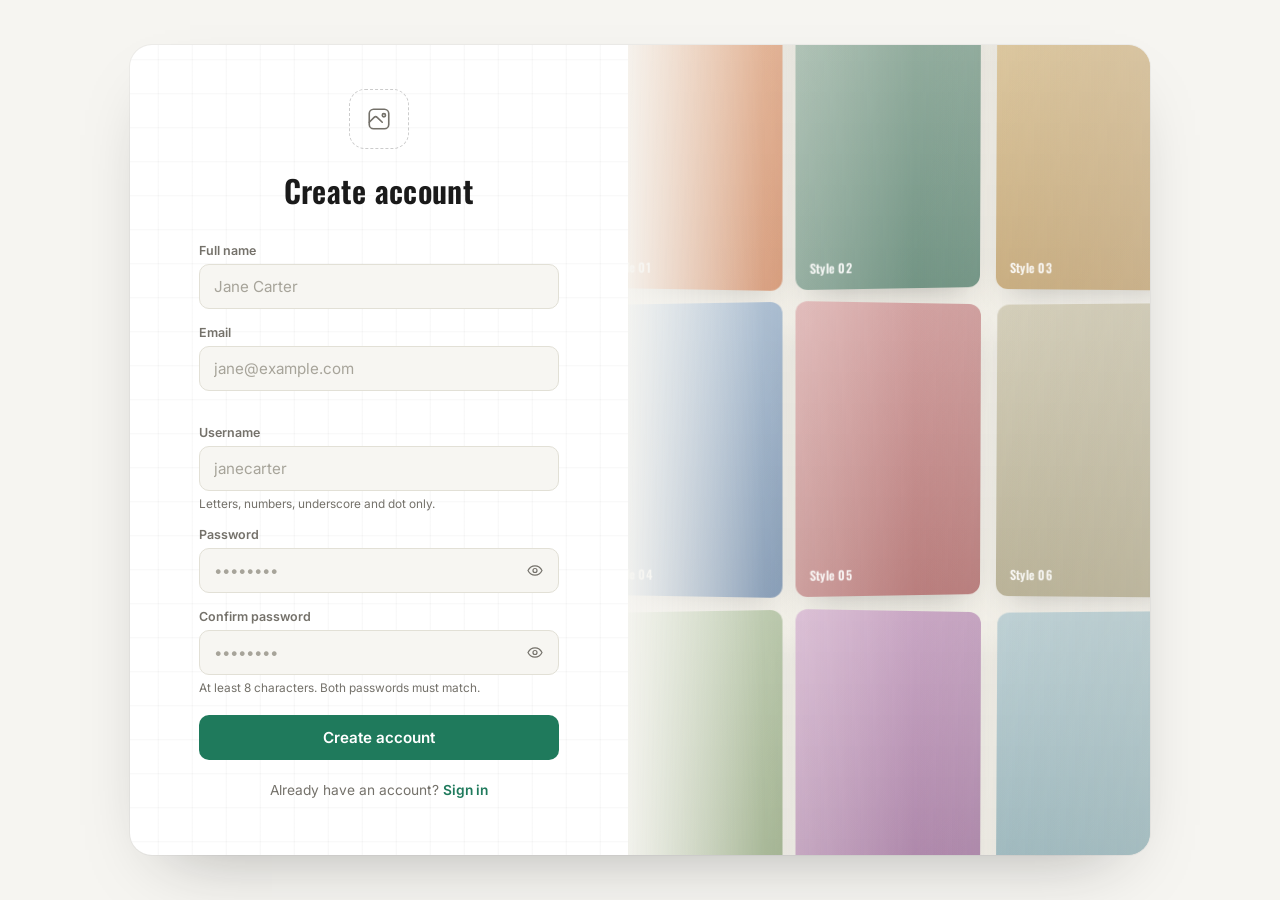
==== register.html @ 995468ad "login and register from with dark and light theme" ====
<!DOCTYPE html>
<html lang="en">
<head>
<meta charset="UTF-8">
<meta name="viewport" content="width=device-width, initial-scale=1.0">
<title>Create account</title>
<link rel="preconnect" href="https://fonts.googleapis.com">
<link rel="preconnect" href="https://fonts.gstatic.com" crossorigin>
<link href="https://fonts.googleapis.com/css2?family=Oswald:wght@500;600&family=Inter:wght@400;500;600&display=swap" rel="stylesheet">
<link rel="stylesheet" href="styles-light.css">
<!-- Swap to styles-dark.css for the dark theme -->
</head>
<body>

<div class="stage">

  <div class="form-side">
    <div class="form-inner">

      <!-- LOGO: replace this placeholder with your own mark, e.g.
           <img src="logo.svg" alt="Your company" width="60" height="60"> -->
      <div class="logo-slot" aria-hidden="true">
        <svg viewBox="0 0 24 24" fill="none" stroke="currentColor" stroke-width="1.5" stroke-linecap="round" stroke-linejoin="round">
          <rect x="3" y="3" width="18" height="18" rx="4"/>
          <path d="M3 15l4.5-4.5a2 2 0 0 1 2.8 0L15 15"/>
          <circle cx="16.5" cy="8.5" r="1.5"/>
        </svg>
      </div>

      <h1 class="heading">Create account</h1>

      <form id="register-form" novalidate>
        <div class="field">
          <label for="reg-fullname">Full name</label>
          <div class="field-input">
            <input id="reg-fullname" name="fullname" type="text" placeholder="Jane Carter" autocomplete="name" required minlength="2">
          </div>
        </div>

        <div class="field">
          <label for="reg-email">Email</label>
          <div class="field-input">
            <input id="reg-email" name="email" type="email" placeholder="jane@example.com" autocomplete="email" required>
          </div>
          <div class="hint" data-hint-for="reg-email"></div>
        </div>

        <div class="field">
          <label for="reg-username">Username</label>
          <div class="field-input">
            <input id="reg-username" name="username" type="text" placeholder="janecarter" autocomplete="username" required minlength="3" pattern="[A-Za-z0-9_\.]+">
          </div>
          <div class="hint" data-hint-for="reg-username">Letters, numbers, underscore and dot only.</div>
        </div>

        <div class="field">
          <label for="reg-password">Password</label>
          <div class="field-input">
            <input id="reg-password" name="password" type="password" class="has-toggle" placeholder="••••••••" autocomplete="new-password" required minlength="8">
            <button type="button" class="toggle-visibility" data-target="reg-password" data-visible="false" aria-label="Show password">
              <svg class="icon-on" viewBox="0 0 24 24" fill="none" stroke="currentColor" stroke-width="1.8" stroke-linecap="round" stroke-linejoin="round"><path d="M1.5 12S5 5 12 5s10.5 7 10.5 7-3.5 7-10.5 7S1.5 12 1.5 12Z"/><circle cx="12" cy="12" r="3"/></svg>
              <svg class="icon-off" viewBox="0 0 24 24" fill="none" stroke="currentColor" stroke-width="1.8" stroke-linecap="round" stroke-linejoin="round"><path d="M3 3l18 18"/><path d="M10.6 5.1A10.9 10.9 0 0 1 12 5c7 0 10.5 7 10.5 7a13.6 13.6 0 0 1-3.1 3.9M6.4 6.4C3.5 8.2 1.5 12 1.5 12s3.5 7 10.5 7a10.9 10.9 0 0 0 4.6-1"/><path d="M9.9 9.9a3 3 0 0 0 4.2 4.2"/></svg>
            </button>
          </div>
        </div>

        <div class="field">
          <label for="reg-confirm">Confirm password</label>
          <div class="field-input">
            <input id="reg-confirm" name="confirm" type="password" class="has-toggle" placeholder="••••••••" autocomplete="new-password" required minlength="8">
            <button type="button" class="toggle-visibility" data-target="reg-confirm" data-visible="false" aria-label="Show password">
              <svg class="icon-on" viewBox="0 0 24 24" fill="none" stroke="currentColor" stroke-width="1.8" stroke-linecap="round" stroke-linejoin="round"><path d="M1.5 12S5 5 12 5s10.5 7 10.5 7-3.5 7-10.5 7S1.5 12 1.5 12Z"/><circle cx="12" cy="12" r="3"/></svg>
              <svg class="icon-off" viewBox="0 0 24 24" fill="none" stroke="currentColor" stroke-width="1.8" stroke-linecap="round" stroke-linejoin="round"><path d="M3 3l18 18"/><path d="M10.6 5.1A10.9 10.9 0 0 1 12 5c7 0 10.5 7 10.5 7a13.6 13.6 0 0 1-3.1 3.9M6.4 6.4C3.5 8.2 1.5 12 1.5 12s3.5 7 10.5 7a10.9 10.9 0 0 0 4.6-1"/><path d="M9.9 9.9a3 3 0 0 0 4.2 4.2"/></svg>
            </button>
          </div>
          <div class="hint" data-hint-for="reg-confirm">At least 8 characters. Both passwords must match.</div>
        </div>

        <button class="submit" type="submit">Create account</button>
        <div class="status" id="register-status"></div>
      </form>

      <p class="switch-line">Already have an account? <a href="login.html">Sign in</a></p>

    </div>
  </div>

  <div class="image-side" aria-hidden="true">
    <div class="collage-track">
      <div class="cover cover-1"><span>Style 01</span></div>
      <div class="cover cover-2"><span>Style 02</span></div>
      <div class="cover cover-3"><span>Style 03</span></div>
      <div class="cover cover-4"><span>Style 04</span></div>
      <div class="cover cover-5"><span>Style 05</span></div>
      <div class="cover cover-6"><span>Style 06</span></div>
      <div class="cover cover-7"><span>Style 07</span></div>
      <div class="cover cover-8"><span>Style 08</span></div>
      <div class="cover cover-9"><span>Style 09</span></div>
    </div>
    <div class="fog-overlay"></div>
  </div>

</div>

<script src="script.js"></script>
</body>
</html>
---- styles-light.css ----
/* =========================================================
   LIGHT THEME — for login.html / register.html
   e-commerce styling, images in a 3x3 grid, gently bent,
   drifting on a top-right ⇄ top-left diagonal.
   ========================================================= */

:root{
  --bg-page: #f6f5f1;
  --panel-bg: #ffffff;
  --panel-grid-line: rgba(26,26,26,0.035);
  --ink: #1a1a1a;
  --ink-soft: #74716a;
  --accent: #1f7a5c;
  --accent-strong: #145940;
  --accent-glow: rgba(31,122,92,0.16);
  --input-bg: #f7f6f2;
  --input-border: #e2e0d6;
  --error: #c0392b;
  --ok: #1f7a5c;
  --radius: 22px;
}

*{ box-sizing: border-box; }
html, body{ margin:0; padding:0; min-height:100vh; }

body{
  font-family: 'Inter', system-ui, sans-serif;
  color: var(--ink);
  background: var(--bg-page);
  min-height: 100vh;
  display:flex;
  align-items:center;
  justify-content:center;
  padding: 32px 20px;
}

.stage{
  width:100%;
  max-width: 1020px;
  display:grid;
  grid-template-columns: 1fr 1.05fr;
  background: var(--panel-bg);
  border-radius: var(--radius);
  overflow:hidden;
  box-shadow: 0 30px 70px -35px rgba(26,26,26,0.35), 0 0 0 1px rgba(26,26,26,0.04);
  min-height: 620px;
}

/* ---------------- form side ---------------- */

.form-side{
  position:relative;
  padding: 44px 40px;
  display:flex;
  align-items:center;
  justify-content:center;
  background-image:
    linear-gradient(var(--panel-grid-line) 1px, transparent 1px),
    linear-gradient(90deg, var(--panel-grid-line) 1px, transparent 1px);
  background-size: 34px 34px;
  background-position: center;
}

.form-inner{
  width:100%;
  max-width: 360px;
  display:flex;
  flex-direction:column;
  align-items:center;
  text-align:center;
}

.logo-slot{
  width: 60px;
  height: 60px;
  border-radius: 16px;
  border: 1.5px dashed rgba(26,26,26,0.22);
  display:flex;
  align-items:center;
  justify-content:center;
  color: var(--ink-soft);
  margin-bottom: 18px;
}
.logo-slot svg{ width:26px; height:26px; }

.heading{
  font-family: 'Oswald', 'Inter', sans-serif;
  font-weight: 600;
  letter-spacing: 0.01em;
  font-size: clamp(1.7rem, 2.4vw, 2.1rem);
  margin: 0 0 30px;
  color: var(--ink);
}

form{
  width:100%;
  display:flex;
  flex-direction:column;
  gap: 16px;
  text-align:left;
}

.field{ display:flex; flex-direction:column; gap:6px; }
.field label{ font-size: 0.78rem; font-weight: 600; color: var(--ink-soft); }
.field-input{ position:relative; display:flex; align-items:center; }

.field input{
  width:100%;
  font-family:'Inter', sans-serif;
  font-size: 0.95rem;
  color: var(--ink);
  background: var(--input-bg);
  border: 1px solid var(--input-border);
  border-radius: 10px;
  padding: 12px 14px;
  outline:none;
  transition: border-color .15s ease, box-shadow .15s ease, background .15s ease;
}
.field input.has-toggle{ padding-right: 44px; }
.field input::placeholder{ color: #a7a49a; }
.field input:focus{
  border-color: var(--accent);
  background: #ffffff;
  box-shadow: 0 0 0 4px var(--accent-glow);
}
.field input.touched:invalid{ border-color: var(--error); }

.toggle-visibility{
  position:absolute;
  right:10px;
  display:flex;
  align-items:center;
  justify-content:center;
  width:28px; height:28px;
  background:none; border:none;
  cursor:pointer;
  color: var(--ink-soft);
  border-radius: 6px;
}
.toggle-visibility:hover{ color: var(--ink); background: rgba(26,26,26,0.06); }
.toggle-visibility svg{ width:19px; height:19px; }
.toggle-visibility .icon-off{ display:none; }
.toggle-visibility[data-visible="true"] .icon-on{ display:none; }
.toggle-visibility[data-visible="true"] .icon-off{ display:block; }

.hint{ font-size: 0.74rem; color: var(--ink-soft); min-height: 1em; }
.hint.error{ color: var(--error); }

.aux-row{
  display:flex;
  justify-content:space-between;
  align-items:center;
  font-size: 0.8rem;
  color: var(--ink-soft);
}
.aux-row a{ color: var(--accent); text-decoration:none; font-weight:600; }
.aux-row a:hover{ text-decoration: underline; }

.submit{
  margin-top: 4px;
  background: var(--accent);
  color: #fff;
  border:none;
  border-radius: 10px;
  padding: 13px 18px;
  font-family:'Inter', sans-serif;
  font-size: 0.95rem;
  font-weight: 600;
  cursor:pointer;
  transition: background .15s ease, transform .1s ease;
}
.submit:hover{ background: var(--accent-strong); }
.submit:active{ transform: translateY(1px); }

.switch-line{
  margin-top: 22px;
  font-size: 0.86rem;
  color: var(--ink-soft);
  text-align:center;
}
.switch-line a{ color: var(--accent); text-decoration:none; font-weight:600; }
.switch-line a:hover{ text-decoration: underline; }

.status{
  margin-top: 14px;
  font-size: 0.84rem;
  padding: 10px 12px;
  border-radius: 8px;
  display:none;
  width:100%;
  text-align:left;
}
.status.show{ display:block; }
.status.ok{ background: rgba(31,122,92,0.1); color: var(--ok); }
.status.bad{ background: rgba(192,57,43,0.1); color: var(--error); }

/* ---------------- image side (desktop only) — 3 x 3 grid ---------------- */

.image-side{
  position:relative;
  overflow:hidden;
  background: #efece3;
}

.collage-track{
  position:absolute;
  inset: -6%;
  display:grid;
  grid-template-columns: repeat(3, 1fr);
  grid-template-rows: repeat(3, 1fr);
  gap: 14px;
  animation: driftDiagonal 9s ease-in-out infinite;
}

/* each tile is a landscape image, gently bent in 3D */
.cover{
  border-radius: 12px;
  display:flex;
  align-items:flex-end;
  padding: 12px 14px;
  font-family: 'Oswald', sans-serif;
  font-weight: 600;
  font-size: 0.78rem;
  letter-spacing: 0.02em;
  color: rgba(255,255,255,0.92);
  box-shadow: 0 16px 30px -16px rgba(26,26,26,0.35);
  transform: perspective(900px) rotateY(-6deg) rotateX(1deg);
  transform-style: preserve-3d;
}
.cover:nth-child(3n+2){
  transform: perspective(900px) rotateY(6deg) rotateX(-1deg);
}
.cover:nth-child(3n){
  transform: perspective(900px) rotateY(-3deg) rotateX(2deg);
}

.cover-1{ background: linear-gradient(135deg, #e8b48f, #c9764a); }
.cover-2{ background: linear-gradient(135deg, #9fb7a8, #4f7a67); }
.cover-3{ background: linear-gradient(135deg, #d9c08f, #a67c3d); }
.cover-4{ background: linear-gradient(135deg, #a9c1d9, #4f7098); }
.cover-5{ background: linear-gradient(135deg, #d9a6a6, #a35656); }
.cover-6{ background: linear-gradient(135deg, #c9c2a8, #8a7f56); }
.cover-7{ background: linear-gradient(135deg, #b7c9a8, #6f8a56); }
.cover-8{ background: linear-gradient(135deg, #cfa8c9, #8a5688); }
.cover-9{ background: linear-gradient(135deg, #a8c2c9, #4f7f8a); }

.fog-overlay{
  position:absolute;
  inset:0;
  background:
    linear-gradient(90deg, rgba(246,245,241,0.95) 0%, rgba(246,245,241,0.25) 26%, rgba(246,245,241,0.06) 55%, rgba(246,245,241,0.35) 100%),
    linear-gradient(rgba(246,245,241,0.08), rgba(246,245,241,0.18));
}

@keyframes driftDiagonal{
  0%   { transform: translate(4%, -10px); }
  50%  { transform: translate(-4%, 10px); }
  100% { transform: translate(4%, -10px); }
}

@media (prefers-reduced-motion: reduce){
  .collage-track{ animation: none; }
}

/* ---------------- responsive ---------------- */

@media (max-width: 860px){
  .stage{
    grid-template-columns: 1fr;
    max-width: 460px;
    min-height: unset;
  }
  .image-side{ display:none; }
  .form-side{ padding: 36px 30px; }
}

@media (max-width: 420px){
  body{ padding: 18px 12px; }
  .form-side{ padding: 28px 20px; }
}
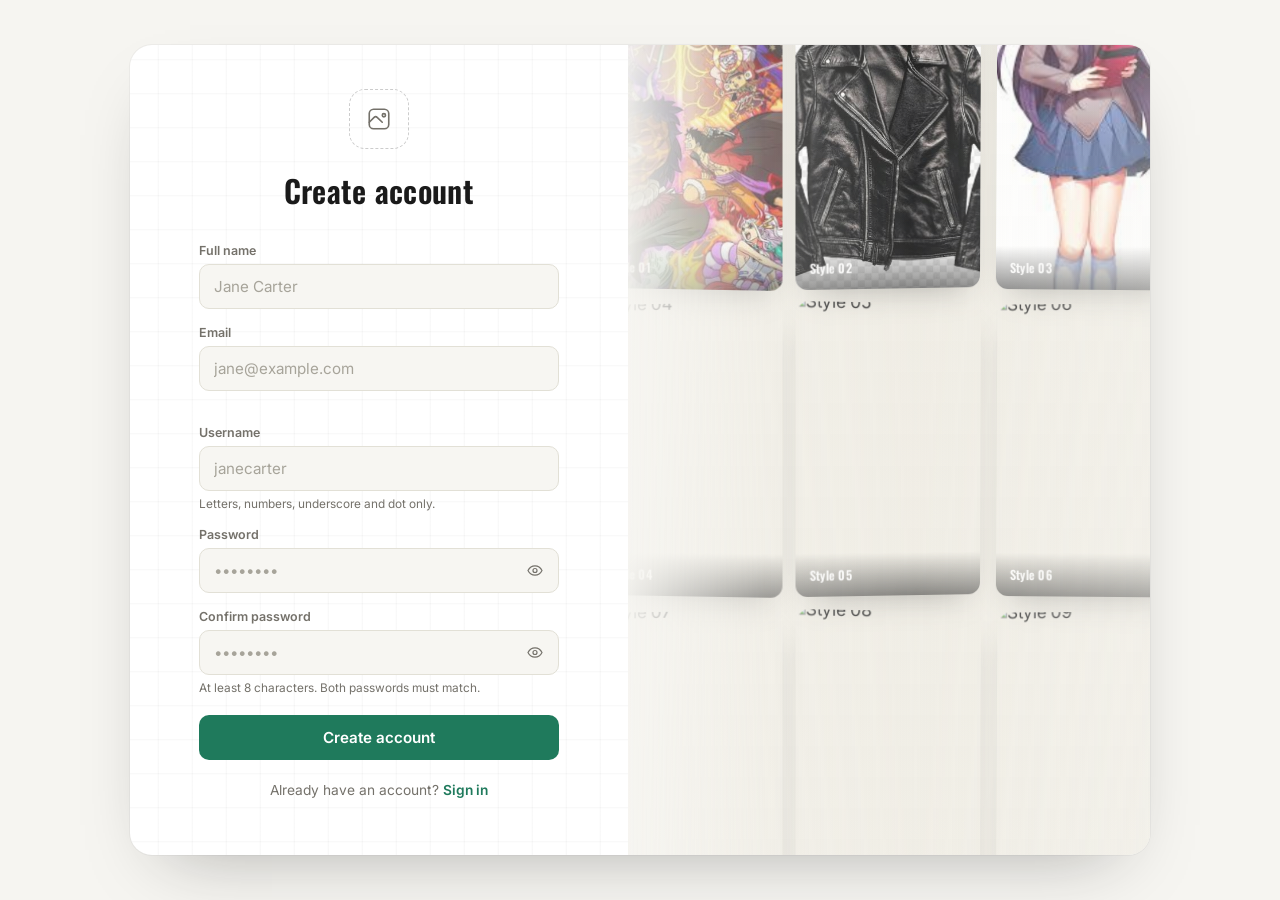
==== commit 354fef3d: "added the image instead of gradient" ====
--- a/register.html
+++ b/register.html
@@ -87,15 +87,15 @@
 
   <div class="image-side" aria-hidden="true">
     <div class="collage-track">
-      <div class="cover cover-1"><span>Style 01</span></div>
-      <div class="cover cover-2"><span>Style 02</span></div>
-      <div class="cover cover-3"><span>Style 03</span></div>
-      <div class="cover cover-4"><span>Style 04</span></div>
-      <div class="cover cover-5"><span>Style 05</span></div>
-      <div class="cover cover-6"><span>Style 06</span></div>
-      <div class="cover cover-7"><span>Style 07</span></div>
-      <div class="cover cover-8"><span>Style 08</span></div>
-      <div class="cover cover-9"><span>Style 09</span></div>
+      <div class="cover cover-1"><img src="swiper/onepiece.jpeg" alt="Style 01"><span>Style 01</span></div>
+      <div class="cover cover-2"><img src="swiper/black.jpeg" alt="Style 02"><span>Style 02</span></div>
+      <div class="cover cover-3"><img src="swiper/images.png" alt="Style 03"><span>Style 03</span></div>
+      <div class="cover cover-4"><img src="images/style-04.jpg" alt="Style 04"><span>Style 04</span></div>
+      <div class="cover cover-5"><img src="images/style-05.jpg" alt="Style 05"><span>Style 05</span></div>
+      <div class="cover cover-6"><img src="images/style-06.jpg" alt="Style 06"><span>Style 06</span></div>
+      <div class="cover cover-7"><img src="images/style-07.jpg" alt="Style 07"><span>Style 07</span></div>
+      <div class="cover cover-8"><img src="images/style-08.jpg" alt="Style 08"><span>Style 08</span></div>
+      <div class="cover cover-9"><img src="images/style-09.jpg" alt="Style 09"><span>Style 09</span></div>
     </div>
     <div class="fog-overlay"></div>
   </div>
--- a/styles-light.css
+++ b/styles-light.css
@@ -212,37 +212,46 @@
   animation: driftDiagonal 9s ease-in-out infinite;
 }
 
-/* each tile is a landscape image, gently bent in 3D */
+/* each tile is a landscape image, gently bent in 3D.
+   Box size/shape comes from the grid — untouched below. */
 .cover{
+  position:relative;
+  overflow:hidden;
   border-radius: 12px;
-  display:flex;
-  align-items:flex-end;
+  box-shadow: 0 16px 30px -16px rgba(26,26,26,0.35);
+  transform: perspective(900px) rotateY(-6deg) rotateX(1deg);
+  transform-style: preserve-3d;
+}
+.cover:nth-child(3n+2){
+  transform: perspective(900px) rotateY(6deg) rotateX(-1deg);
+}
+.cover:nth-child(3n){
+  transform: perspective(900px) rotateY(-3deg) rotateX(2deg);
+}
+
+/* the image fills the box completely and sits slightly zoomed in */
+.cover img{
+  position:absolute;
+  inset:0;
+  width:100%;
+  height:100%;
+  object-fit: cover;
+  object-position: center;
+  transform: scale(1.08);
+}
+
+/* readable label on top of the photo */
+.cover span{
+  position:absolute;
+  left:0; right:0; bottom:0;
   padding: 12px 14px;
   font-family: 'Oswald', sans-serif;
   font-weight: 600;
   font-size: 0.78rem;
   letter-spacing: 0.02em;
-  color: rgba(255,255,255,0.92);
-  box-shadow: 0 16px 30px -16px rgba(26,26,26,0.35);
-  transform: perspective(900px) rotateY(-6deg) rotateX(1deg);
-  transform-style: preserve-3d;
-}
-.cover:nth-child(3n+2){
-  transform: perspective(900px) rotateY(6deg) rotateX(-1deg);
-}
-.cover:nth-child(3n){
-  transform: perspective(900px) rotateY(-3deg) rotateX(2deg);
-}
-
-.cover-1{ background: linear-gradient(135deg, #e8b48f, #c9764a); }
-.cover-2{ background: linear-gradient(135deg, #9fb7a8, #4f7a67); }
-.cover-3{ background: linear-gradient(135deg, #d9c08f, #a67c3d); }
-.cover-4{ background: linear-gradient(135deg, #a9c1d9, #4f7098); }
-.cover-5{ background: linear-gradient(135deg, #d9a6a6, #a35656); }
-.cover-6{ background: linear-gradient(135deg, #c9c2a8, #8a7f56); }
-.cover-7{ background: linear-gradient(135deg, #b7c9a8, #6f8a56); }
-.cover-8{ background: linear-gradient(135deg, #cfa8c9, #8a5688); }
-.cover-9{ background: linear-gradient(135deg, #a8c2c9, #4f7f8a); }
+  color: rgba(255,255,255,0.95);
+  background: linear-gradient(0deg, rgba(0,0,0,0.55), rgba(0,0,0,0));
+}
 
 .fog-overlay{
   position:absolute;
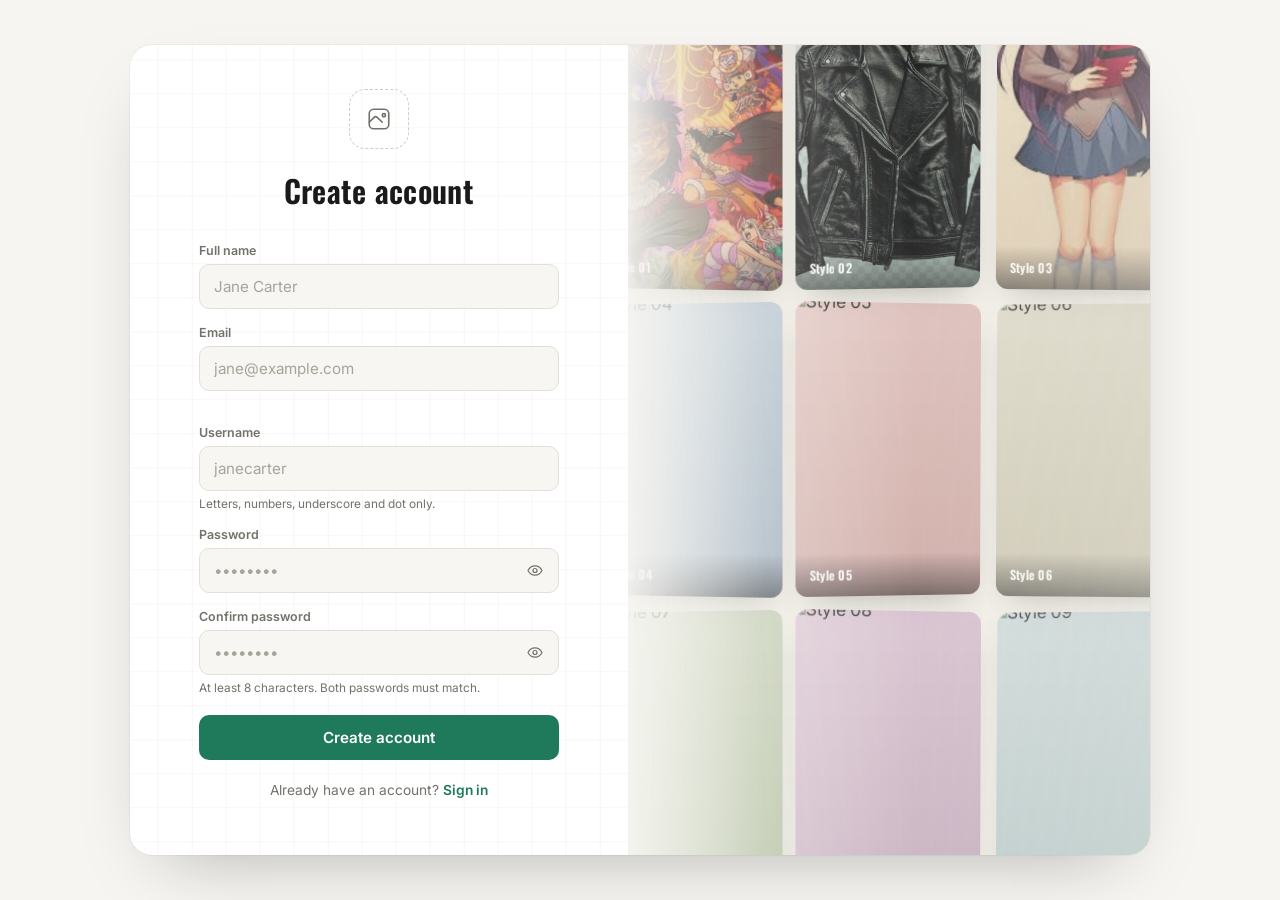
==== commit 7cf0da8e: "added gradient to the images" ====
--- a/register.html
+++ b/register.html
@@ -7,7 +7,7 @@
 <link rel="preconnect" href="https://fonts.googleapis.com">
 <link rel="preconnect" href="https://fonts.gstatic.com" crossorigin>
 <link href="https://fonts.googleapis.com/css2?family=Oswald:wght@500;600&family=Inter:wght@400;500;600&display=swap" rel="stylesheet">
-<link rel="stylesheet" href="styles-light.css">
+<link rel="stylesheet" href="gradient/styles-light.css">
 <!-- Swap to styles-dark.css for the dark theme -->
 </head>
 <body>
--- a/gradient/styles-light.css
+++ b/gradient/styles-light.css
@@ -0,0 +1,310 @@
+/* =========================================================
+   LIGHT THEME — for login.html / register.html
+   e-commerce styling, images in a 3x3 grid, gently bent,
+   drifting on a top-right ⇄ top-left diagonal.
+   ========================================================= */
+
+:root{
+  --bg-page: #f6f5f1;
+  --panel-bg: #ffffff;
+  --panel-grid-line: rgba(26,26,26,0.035);
+  --ink: #1a1a1a;
+  --ink-soft: #74716a;
+  --accent: #1f7a5c;
+  --accent-strong: #145940;
+  --accent-glow: rgba(31,122,92,0.16);
+  --input-bg: #f7f6f2;
+  --input-border: #e2e0d6;
+  --error: #c0392b;
+  --ok: #1f7a5c;
+  --radius: 22px;
+}
+
+*{ box-sizing: border-box; }
+html, body{ margin:0; padding:0; min-height:100vh; }
+
+body{
+  font-family: 'Inter', system-ui, sans-serif;
+  color: var(--ink);
+  background: var(--bg-page);
+  min-height: 100vh;
+  display:flex;
+  align-items:center;
+  justify-content:center;
+  padding: 32px 20px;
+}
+
+.stage{
+  width:100%;
+  max-width: 1020px;
+  display:grid;
+  grid-template-columns: 1fr 1.05fr;
+  background: var(--panel-bg);
+  border-radius: var(--radius);
+  overflow:hidden;
+  box-shadow: 0 30px 70px -35px rgba(26,26,26,0.35), 0 0 0 1px rgba(26,26,26,0.04);
+  min-height: 620px;
+}
+
+/* ---------------- form side ---------------- */
+
+.form-side{
+  position:relative;
+  padding: 44px 40px;
+  display:flex;
+  align-items:center;
+  justify-content:center;
+  background-image:
+    linear-gradient(var(--panel-grid-line) 1px, transparent 1px),
+    linear-gradient(90deg, var(--panel-grid-line) 1px, transparent 1px);
+  background-size: 34px 34px;
+  background-position: center;
+}
+
+.form-inner{
+  width:100%;
+  max-width: 360px;
+  display:flex;
+  flex-direction:column;
+  align-items:center;
+  text-align:center;
+}
+
+.logo-slot{
+  width: 60px;
+  height: 60px;
+  border-radius: 16px;
+  border: 1.5px dashed rgba(26,26,26,0.22);
+  display:flex;
+  align-items:center;
+  justify-content:center;
+  color: var(--ink-soft);
+  margin-bottom: 18px;
+}
+.logo-slot svg{ width:26px; height:26px; }
+
+.heading{
+  font-family: 'Oswald', 'Inter', sans-serif;
+  font-weight: 600;
+  letter-spacing: 0.01em;
+  font-size: clamp(1.7rem, 2.4vw, 2.1rem);
+  margin: 0 0 30px;
+  color: var(--ink);
+}
+
+form{
+  width:100%;
+  display:flex;
+  flex-direction:column;
+  gap: 16px;
+  text-align:left;
+}
+
+.field{ display:flex; flex-direction:column; gap:6px; }
+.field label{ font-size: 0.78rem; font-weight: 600; color: var(--ink-soft); }
+.field-input{ position:relative; display:flex; align-items:center; }
+
+.field input{
+  width:100%;
+  font-family:'Inter', sans-serif;
+  font-size: 0.95rem;
+  color: var(--ink);
+  background: var(--input-bg);
+  border: 1px solid var(--input-border);
+  border-radius: 10px;
+  padding: 12px 14px;
+  outline:none;
+  transition: border-color .15s ease, box-shadow .15s ease, background .15s ease;
+}
+.field input.has-toggle{ padding-right: 44px; }
+.field input::placeholder{ color: #a7a49a; }
+.field input:focus{
+  border-color: var(--accent);
+  background: #ffffff;
+  box-shadow: 0 0 0 4px var(--accent-glow);
+}
+.field input.touched:invalid{ border-color: var(--error); }
+
+.toggle-visibility{
+  position:absolute;
+  right:10px;
+  display:flex;
+  align-items:center;
+  justify-content:center;
+  width:28px; height:28px;
+  background:none; border:none;
+  cursor:pointer;
+  color: var(--ink-soft);
+  border-radius: 6px;
+}
+.toggle-visibility:hover{ color: var(--ink); background: rgba(26,26,26,0.06); }
+.toggle-visibility svg{ width:19px; height:19px; }
+.toggle-visibility .icon-off{ display:none; }
+.toggle-visibility[data-visible="true"] .icon-on{ display:none; }
+.toggle-visibility[data-visible="true"] .icon-off{ display:block; }
+
+.hint{ font-size: 0.74rem; color: var(--ink-soft); min-height: 1em; }
+.hint.error{ color: var(--error); }
+
+.aux-row{
+  display:flex;
+  justify-content:space-between;
+  align-items:center;
+  font-size: 0.8rem;
+  color: var(--ink-soft);
+}
+.aux-row a{ color: var(--accent); text-decoration:none; font-weight:600; }
+.aux-row a:hover{ text-decoration: underline; }
+
+.submit{
+  margin-top: 4px;
+  background: var(--accent);
+  color: #fff;
+  border:none;
+  border-radius: 10px;
+  padding: 13px 18px;
+  font-family:'Inter', sans-serif;
+  font-size: 0.95rem;
+  font-weight: 600;
+  cursor:pointer;
+  transition: background .15s ease, transform .1s ease;
+}
+.submit:hover{ background: var(--accent-strong); }
+.submit:active{ transform: translateY(1px); }
+
+.switch-line{
+  margin-top: 22px;
+  font-size: 0.86rem;
+  color: var(--ink-soft);
+  text-align:center;
+}
+.switch-line a{ color: var(--accent); text-decoration:none; font-weight:600; }
+.switch-line a:hover{ text-decoration: underline; }
+
+.status{
+  margin-top: 14px;
+  font-size: 0.84rem;
+  padding: 10px 12px;
+  border-radius: 8px;
+  display:none;
+  width:100%;
+  text-align:left;
+}
+.status.show{ display:block; }
+.status.ok{ background: rgba(31,122,92,0.1); color: var(--ok); }
+.status.bad{ background: rgba(192,57,43,0.1); color: var(--error); }
+
+/* ---------------- image side (desktop only) — 3 x 3 grid ---------------- */
+
+.image-side{
+  position:relative;
+  overflow:hidden;
+  background: #efece3;
+}
+
+.collage-track{
+  position:absolute;
+  inset: -6%;
+  display:grid;
+  grid-template-columns: repeat(3, 1fr);
+  grid-template-rows: repeat(3, 1fr);
+  gap: 14px;
+  animation: driftDiagonal 9s ease-in-out infinite;
+}
+
+/* each tile is a landscape image, gently bent in 3D.
+   Box size/shape comes from the grid — untouched below. */
+.cover{
+  position:relative;
+  overflow:hidden;
+  border-radius: 12px;
+  box-shadow: 0 16px 30px -16px rgba(26,26,26,0.35);
+  transform: perspective(900px) rotateY(-6deg) rotateX(1deg);
+  transform-style: preserve-3d;
+}
+.cover:nth-child(3n+2){
+  transform: perspective(900px) rotateY(6deg) rotateX(-1deg);
+}
+.cover:nth-child(3n){
+  transform: perspective(900px) rotateY(-3deg) rotateX(2deg);
+}
+
+/* the image fills the box completely and sits slightly zoomed in */
+.cover img{
+  position:absolute;
+  inset:0;
+  z-index:0;
+  width:100%;
+  height:100%;
+  object-fit: cover;
+  object-position: center;
+  transform: scale(1.08);
+}
+
+/* a subtle color-graded tint over the photo, per tile */
+.cover::before{
+  content:"";
+  position:absolute;
+  inset:0;
+  z-index:1;
+  mix-blend-mode: multiply;
+  opacity: 0.55;
+}
+.cover-1::before{ background: linear-gradient(135deg, #e8b48f, #c9764a); }
+.cover-2::before{ background: linear-gradient(135deg, #9fb7a8, #4f7a67); }
+.cover-3::before{ background: linear-gradient(135deg, #d9c08f, #a67c3d); }
+.cover-4::before{ background: linear-gradient(135deg, #a9c1d9, #4f7098); }
+.cover-5::before{ background: linear-gradient(135deg, #d9a6a6, #a35656); }
+.cover-6::before{ background: linear-gradient(135deg, #c9c2a8, #8a7f56); }
+.cover-7::before{ background: linear-gradient(135deg, #b7c9a8, #6f8a56); }
+.cover-8::before{ background: linear-gradient(135deg, #cfa8c9, #8a5688); }
+.cover-9::before{ background: linear-gradient(135deg, #a8c2c9, #4f7f8a); }
+
+/* readable label on top of the photo */
+.cover span{
+  position:absolute;
+  left:0; right:0; bottom:0;
+  z-index:2;
+  padding: 12px 14px;
+  font-family: 'Oswald', sans-serif;
+  font-weight: 600;
+  font-size: 0.78rem;
+  letter-spacing: 0.02em;
+  color: rgba(255,255,255,0.95);
+  background: linear-gradient(0deg, rgba(0,0,0,0.55), rgba(0,0,0,0));
+}
+
+.fog-overlay{
+  position:absolute;
+  inset:0;
+  background:
+    linear-gradient(90deg, rgba(246,245,241,0.95) 0%, rgba(246,245,241,0.25) 26%, rgba(246,245,241,0.06) 55%, rgba(246,245,241,0.35) 100%),
+    linear-gradient(rgba(246,245,241,0.08), rgba(246,245,241,0.18));
+}
+
+@keyframes driftDiagonal{
+  0%   { transform: translate(4%, -10px); }
+  50%  { transform: translate(-4%, 10px); }
+  100% { transform: translate(4%, -10px); }
+}
+
+@media (prefers-reduced-motion: reduce){
+  .collage-track{ animation: none; }
+}
+
+/* ---------------- responsive ---------------- */
+
+@media (max-width: 860px){
+  .stage{
+    grid-template-columns: 1fr;
+    max-width: 460px;
+    min-height: unset;
+  }
+  .image-side{ display:none; }
+  .form-side{ padding: 36px 30px; }
+}
+
+@media (max-width: 420px){
+  body{ padding: 18px 12px; }
+  .form-side{ padding: 28px 20px; }
+}
